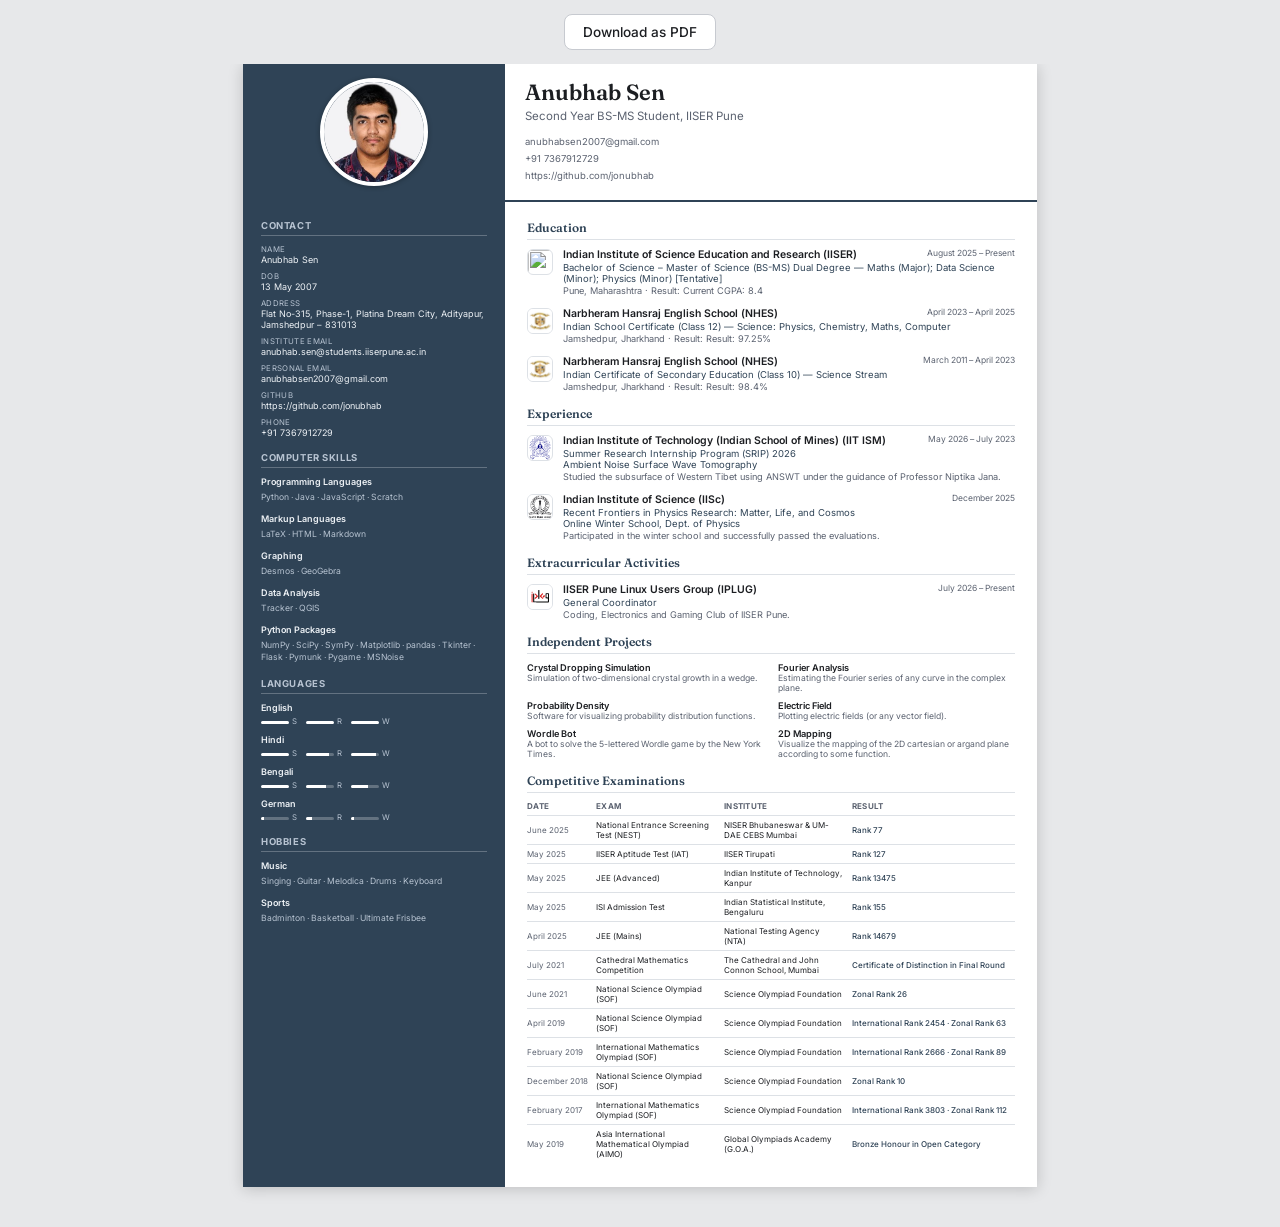
==== doc.html @ 9dd553d6 "Add files via upload" ====
<!DOCTYPE html>
<html lang="en">
<head>
<meta charset="UTF-8">
<meta name="viewport" content="width=device-width, initial-scale=1">
<title>Digital CV — Printable</title>
<link rel="stylesheet" href="doc.css">
</head>
<body>

  <div class="toolbar no-print">
    <button id="printBtn">Download as PDF</button>
  </div>

  <div class="page-wrap">
    <div class="page" id="page">

      <header class="doc-header">
        <div class="doc-header__photo-wrap">
          <img id="docPhoto" class="doc-header__photo" src="" alt="">
        </div>
        <div class="doc-header__right">
          <div id="docName" class="doc-header__name"></div>
          <div id="docRole" class="doc-header__role"></div>
          <div id="docQuick" class="doc-header__quick"></div>
        </div>
      </header>

      <div class="doc-body">
        <aside class="doc-sidebar">

          <section class="doc-section">
            <h3 class="doc-section__title">Contact</h3>
            <ul id="docContact" class="doc-contact"></ul>
          </section>

          <section class="doc-section">
            <h3 class="doc-section__title">Computer Skills</h3>
            <div id="docSkills"></div>
          </section>

          <section class="doc-section">
            <h3 class="doc-section__title">Languages</h3>
            <div id="docLanguages"></div>
          </section>

          <section class="doc-section">
            <h3 class="doc-section__title">Hobbies</h3>
            <div id="docHobbies"></div>
          </section>

        </aside>

        <main class="doc-main">

          <section class="doc-section">
            <h3 class="doc-section__title">Education</h3>
            <div id="docEducation"></div>
          </section>

          <section class="doc-section">
            <h3 class="doc-section__title">Experience</h3>
            <div id="docExperience"></div>
          </section>

          <section class="doc-section">
            <h3 class="doc-section__title">Extracurricular Activities</h3>
            <div id="docExtracurricular"></div>
          </section>

          <section class="doc-section">
            <h3 class="doc-section__title">Independent Projects</h3>
            <div id="docProjects" class="doc-project-grid"></div>
          </section>

          <section class="doc-section">
            <h3 class="doc-section__title">Competitive Examinations</h3>
            <table class="doc-exam-table">
              <thead><tr><th>Date</th><th>Exam</th><th>Institute</th><th>Result</th></tr></thead>
              <tbody id="docExams"></tbody>
            </table>
          </section>

        </main>
      </div>
    </div>
  </div>

<script>
  function el(tag, className, html) {
    const node = document.createElement(tag);
    if (className) node.className = className;
    if (html !== undefined) node.innerHTML = html;
    return node;
  }

  const levelWidth = { 'Beginner': '30%', 'Moderate': '65%', 'Fluent': '100%' };

  function render(data) {
    document.title = data.profile.name + ' — CV';
    document.getElementById('docPhoto').src = data.profile.photo;
    document.getElementById('docPhoto').alt = data.profile.name;
    document.getElementById('docName').textContent = data.profile.name;
    document.getElementById('docRole').textContent = data.profile.designation;
    document.getElementById('docQuick').innerHTML =
      data.profile.personalEmail + '<br>' + data.profile.phone + '<br>' + data.profile.github;

    // Contact
    const contact = document.getElementById('docContact');
    const p = data.profile;
    [['Name', p.name], ['DOB', p.dob], ['Address', p.address],
     ['Institute Email', p.instituteEmail], ['Personal Email', p.personalEmail],
     ['GitHub', p.github], ['Phone', p.phone]].forEach(([label, value]) => {
      const li = document.createElement('li');
      li.innerHTML = `<span class="label">${label}</span><span class="value">${value}</span>`;
      contact.appendChild(li);
    });

    // Skills
    const skills = document.getElementById('docSkills');
    data.skills.forEach(group => {
      const g = el('div', 'doc-skill-group');
      g.appendChild(el('div', 'doc-skill-group__label', group.label));
      g.appendChild(el('div', 'doc-tag-row', group.items.join(' · ')));
      skills.appendChild(g);
    });

    // Languages
    const languages = document.getElementById('docLanguages');
    data.languages.forEach(lang => {
      const item = el('div', 'doc-lang');
      item.appendChild(el('div', 'doc-lang__name', lang.name));
      const bars = el('div', 'doc-lang__bars');
      ['speaking', 'reading', 'writing'].forEach(skill => {
        const width = lang[skill] || '50%';
        const span = document.createElement('span');
        span.innerHTML = `<span class="doc-lang__track"><span class="doc-lang__fill" style="width:${width}"></span></span>${skill.charAt(0).toUpperCase()}`;
        bars.appendChild(span);
      });
      item.appendChild(bars);
      languages.appendChild(item);
    });

    // Hobbies
    const hobbies = document.getElementById('docHobbies');
    hobbies.appendChild(el('div', 'doc-skill-group',
      '<div class="doc-skill-group__label">Music</div><div class="doc-tag-row">' + data.hobbies.music.join(' · ') + '</div>'));
    hobbies.appendChild(el('div', 'doc-skill-group',
      '<div class="doc-skill-group__label">Sports</div><div class="doc-tag-row">' + data.hobbies.sports.join(' · ') + '</div>'));

    // Education
    const education = document.getElementById('docEducation');
    data.education.forEach(item => {
      const entry = el('div', 'doc-entry');
      const logo = document.createElement('img');
      logo.className = 'doc-entry__logo';
      logo.src = item.logo;
      entry.appendChild(logo);
      const body = el('div', 'doc-entry__body');
      body.innerHTML = `
        <div class="doc-entry__top"><span class="doc-entry__title">${item.institute}</span><span class="doc-entry__meta">${item.duration}</span></div>
        <div class="doc-entry__sub">${item.degree} — ${item.subject}</div>
        <div class="doc-entry__desc">${item.location} · Result: ${item.result}</div>`;
      entry.appendChild(body);
      education.appendChild(entry);
    });

    // Experience
    const experience = document.getElementById('docExperience');
    data.experience.forEach(item => {
      const entry = el('div', 'doc-entry');
      const logo = document.createElement('img');
      logo.className = 'doc-entry__logo';
      logo.src = item.logo;
      entry.appendChild(logo);
      const body = el('div', 'doc-entry__body');
      body.innerHTML = `
        <div class="doc-entry__top"><span class="doc-entry__title">${item.institute}</span><span class="doc-entry__meta">${item.duration}</span></div>
        <div class="doc-entry__sub">${item.program}</div>
        <div class="doc-entry__desc">${item.description}</div>`;
      entry.appendChild(body);
      experience.appendChild(entry);
    });

    // Extracurricular
    const extracurricular = document.getElementById('docExtracurricular');
    data.extracurricular.forEach(item => {
      const entry = el('div', 'doc-entry');
      const logo = document.createElement('img');
      logo.className = 'doc-entry__logo';
      logo.src = item.logo;
      entry.appendChild(logo);
      const body = el('div', 'doc-entry__body');
      body.innerHTML = `
        <div class="doc-entry__top"><span class="doc-entry__title">${item.club}</span><span class="doc-entry__meta">${item.duration}</span></div>
        <div class="doc-entry__sub">${item.role}</div>
        <div class="doc-entry__desc">${item.description}</div>`;
      entry.appendChild(body);
      extracurricular.appendChild(entry);
    });

    // Projects
    const projects = document.getElementById('docProjects');
    data.projects.forEach(item => {
      const card = el('div', 'doc-project');
      card.innerHTML = `<div class="doc-project__name">${item.name}</div><div class="doc-project__desc">${item.description}</div>`;
      projects.appendChild(card);
    });

    // Exams
    const exams = document.getElementById('docExams');
    data.competitiveExams.forEach(item => {
      const tr = document.createElement('tr');
      tr.innerHTML = `<td class="date">${item.date}</td><td>${item.exam}</td><td>${item.institute}</td><td class="result">${item.result}</td>`;
      exams.appendChild(tr);
    });
  }

  async function boot() {
    document.getElementById('printBtn').addEventListener('click', () => window.print());
    try {
      const res = await fetch('data.json');
      if (!res.ok) throw new Error('HTTP ' + res.status);
      const data = await res.json();
      render(data);

      const params = new URLSearchParams(window.location.search);
      if (params.get('autoprint') === '1') {
        setTimeout(() => window.print(), 400);
      }
    } catch (err) {
      document.getElementById('page').innerHTML =
        '<div style="padding:40px;font-size:13px;">Could not load data.json (' + err.message + '). Serve this folder over a local server (e.g. <code>python3 -m http.server</code>) instead of opening the file directly.</div>';
    }
  }

  boot();
</script>
</body>
</html>
---- doc.css ----
/* ============================================================
   Digital CV — Compact single-page (A4) print stylesheet
   Light mode only.
   ============================================================ */

@import url('https://fonts.googleapis.com/css2?family=Fraunces:opsz,wght@9..144,500;9..144,600&family=Inter:wght@400;500;600;700&display=swap');

:root {
  --bg: #e7e8ea;
  --page: #ffffff;
  --sidebar-bg: #2f4356;
  --sidebar-text: #eef2f6;
  --sidebar-muted: #b7c3d1;
  --accent: #2f4356;
  --accent-soft: #eef2f6;
  --text: #1c1e22;
  --text-muted: #5b6270;
  --border: #dde1e6;
}

* { box-sizing: border-box; }

html, body {
  margin: 0;
  padding: 0;
  background: var(--bg);
  font-family: 'Inter', system-ui, sans-serif;
  color: var(--text);
}

.toolbar {
  position: sticky;
  top: 0;
  z-index: 10;
  display: flex;
  justify-content: center;
  gap: 10px;
  padding: 14px;
  background: var(--bg);
}

.toolbar button {
  font-family: inherit;
  font-size: 0.85rem;
  font-weight: 500;
  padding: 9px 18px;
  border-radius: 8px;
  border: 1px solid #c7cad0;
  background: #ffffff;
  color: var(--text);
  cursor: pointer;
}

.toolbar button:hover { background: var(--accent-soft); }

.page-wrap {
  display: flex;
  justify-content: center;
  padding-bottom: 40px;
}

.page {
  width: 210mm;
  height: 297mm;
  background: var(--page);
  box-shadow: 0 2px 14px rgba(0,0,0,0.18);
  display: flex;
  flex-direction: column;
  overflow: hidden;
}

/* ---------------- Header ---------------- */

.doc-header {
  display: flex;
  align-items: stretch;
  height: 138px;
  border-bottom: 2px solid var(--accent);
}

.doc-header__photo-wrap {
  width: 33%;
  height: 100%;
  flex-shrink: 0;
  background: var(--sidebar-bg);
  display: flex;
  align-items: center;
  justify-content: center;
}

.doc-header__photo {
  width: 108px;
  height: 108px;
  border-radius: 50%;
  object-fit: cover;
  border: 4px solid var(--page);
  box-shadow: 0 1px 5px rgba(0,0,0,0.3);
}

.doc-header__right {
  flex: 1;
  min-width: 0;
  display: flex;
  flex-direction: column;
  justify-content: center;
  padding: 0 20px;
}

.doc-header__name {
  font-family: 'Fraunces', serif;
  font-size: 22px;
  font-weight: 600;
  line-height: 1.15;
}

.doc-header__role {
  font-size: 11.5px;
  color: var(--text-muted);
  margin-top: 4px;
}

.doc-header__quick {
  font-size: 9.5px;
  color: var(--text-muted);
  line-height: 1.8;
  margin-top: 10px;
}

/* ---------------- Body columns ---------------- */

.doc-body {
  flex: 1;
  display: flex;
  min-height: 0;
}

.doc-sidebar {
  width: 33%;
  background: var(--sidebar-bg);
  color: var(--sidebar-text);
  padding: 18px 18px;
}

.doc-main {
  flex: 1;
  padding: 18px 22px;
  min-width: 0;
}

.doc-section { margin-bottom: 14px; }
.doc-section:last-child { margin-bottom: 0; }

.doc-sidebar .doc-section__title {
  font-size: 9.5px;
  font-weight: 700;
  letter-spacing: 0.06em;
  text-transform: uppercase;
  color: var(--sidebar-muted);
  border-bottom: 1px solid rgba(255,255,255,0.25);
  padding-bottom: 4px;
  margin: 0 0 8px;
}

.doc-main .doc-section__title {
  font-family: 'Fraunces', serif;
  font-size: 12px;
  font-weight: 600;
  color: var(--accent);
  border-bottom: 1px solid var(--border);
  padding-bottom: 4px;
  margin: 0 0 8px;
}

/* Sidebar contact */

.doc-contact { list-style: none; margin: 0; padding: 0; font-size: 9px; }
.doc-contact li { margin-bottom: 6px; }
.doc-contact .label { display: block; color: var(--sidebar-muted); font-size: 7.8px; text-transform: uppercase; letter-spacing: 0.04em; }
.doc-contact .value { color: var(--sidebar-text); word-break: break-word; }

/* Sidebar skills / hobbies tags */

.doc-skill-group { margin-bottom: 9px; }
.doc-skill-group__label { font-size: 9px; font-weight: 600; margin-bottom: 4px; }
.doc-tag-row { font-size: 8.6px; color: var(--sidebar-muted); line-height: 1.5; }

/* Sidebar languages */

.doc-lang { margin-bottom: 8px; font-size: 9px; }
.doc-lang__name { font-weight: 600; margin-bottom: 3px; }
.doc-lang__bars { display: flex; gap: 9px; color: var(--sidebar-muted); font-size: 7.8px; }
.doc-lang__track { width: 28px; height: 3px; background: rgba(255,255,255,0.25); border-radius: 2px; display: inline-block; margin-right: 3px; overflow: hidden; vertical-align: middle; }
.doc-lang__fill { height: 100%; background: #ffffff; display: block; }

/* Main entries */

.doc-entry { display: flex; gap: 10px; margin-bottom: 11px; }
.doc-entry:last-child { margin-bottom: 0; }

.doc-entry__logo {
  width: 26px;
  height: 26px;
  border-radius: 6px;
  object-fit: cover;
  border: 1px solid var(--border);
  flex-shrink: 0;
  margin-top: 1px;
}

.doc-entry__body { flex: 1; min-width: 0; }

.doc-entry__top { display: flex; justify-content: space-between; gap: 8px; flex-wrap: wrap; }
.doc-entry__title { font-weight: 600; font-size: 10.5px; }
.doc-entry__meta { font-size: 8.5px; color: var(--text-muted); white-space: nowrap; }
.doc-entry__sub { font-size: 9.5px; color: var(--accent); margin-top: 1px; }
.doc-entry__desc { font-size: 9.2px; color: var(--text-muted); margin-top: 1px; }

/* Projects */

.doc-project-grid { display: grid; grid-template-columns: 1fr 1fr; gap: 7px 14px; }
.doc-project { font-size: 9.2px; }
.doc-project__name { font-weight: 600; }
.doc-project__desc { color: var(--text-muted); font-size: 8.6px; }

/* Exams table */

.doc-exam-table { width: 100%; border-collapse: collapse; font-size: 8px; }
.doc-exam-table th {
  text-align: left;
  font-size: 8px;
  text-transform: uppercase;
  letter-spacing: 0.03em;
  color: var(--text-muted);
  padding: 0 8px 4px 0;
  border-bottom: 1px solid var(--border);
}
.doc-exam-table td { padding: 4px 8px 4px 0; border-bottom: 1px solid var(--border); }
.doc-exam-table tr:last-child td { border-bottom: none; }
.doc-exam-table td.result { color: var(--accent); font-weight: 500; white-space: nowrap; }
.doc-exam-table td.date { color: var(--text-muted); white-space: nowrap; }

/* ---------------- Print ---------------- */

@media print {
  .toolbar { display: none; }
  html, body { background: var(--page); }
  .page-wrap { padding: 0; }
  .page { box-shadow: none; width: 100%; height: 100%; }
  @page { size: A4; margin: 0; }
}
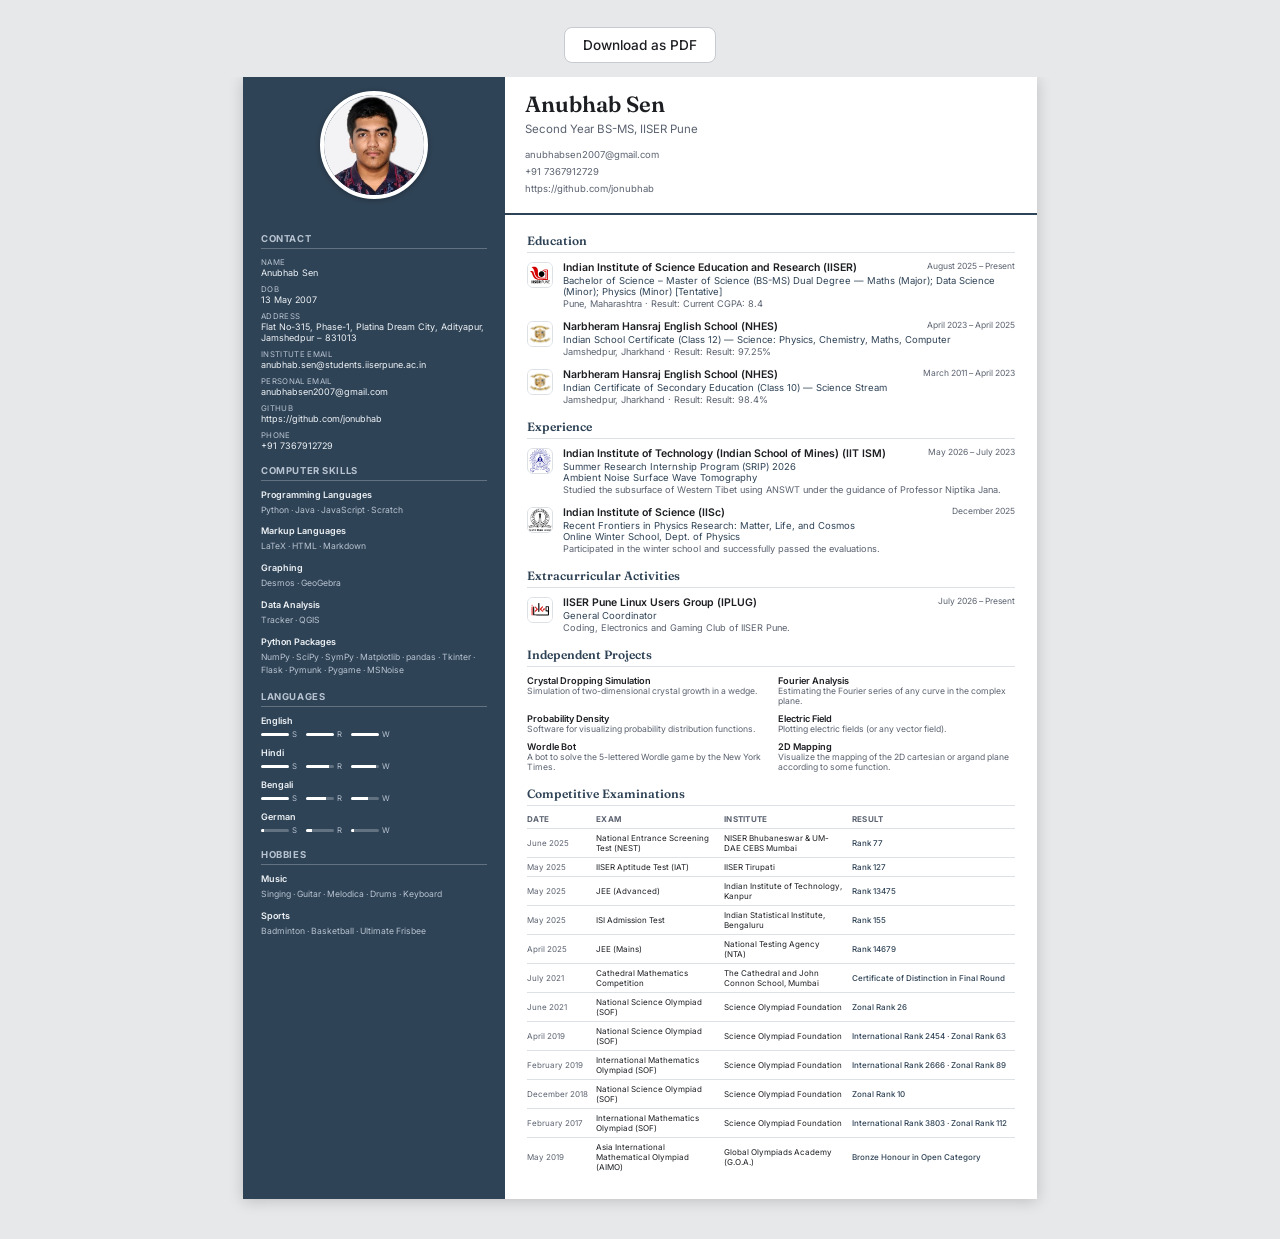
==== commit 08988963: "Update doc.html" ====
--- a/doc.html
+++ b/doc.html
@@ -3,7 +3,7 @@
 <head>
 <meta charset="UTF-8">
 <meta name="viewport" content="width=device-width, initial-scale=1">
-<title>Digital CV — Printable</title>
+<title>Anubhab Sen</title>
 <link rel="stylesheet" href="doc.css">
 </head>
 <body>
--- a/doc.css
+++ b/doc.css
@@ -22,7 +22,7 @@
 
 html, body {
   margin: 0;
-  padding: 0;
+  padding-top: 6.25px;
   background: var(--bg);
   font-family: 'Inter', system-ui, sans-serif;
   color: var(--text);
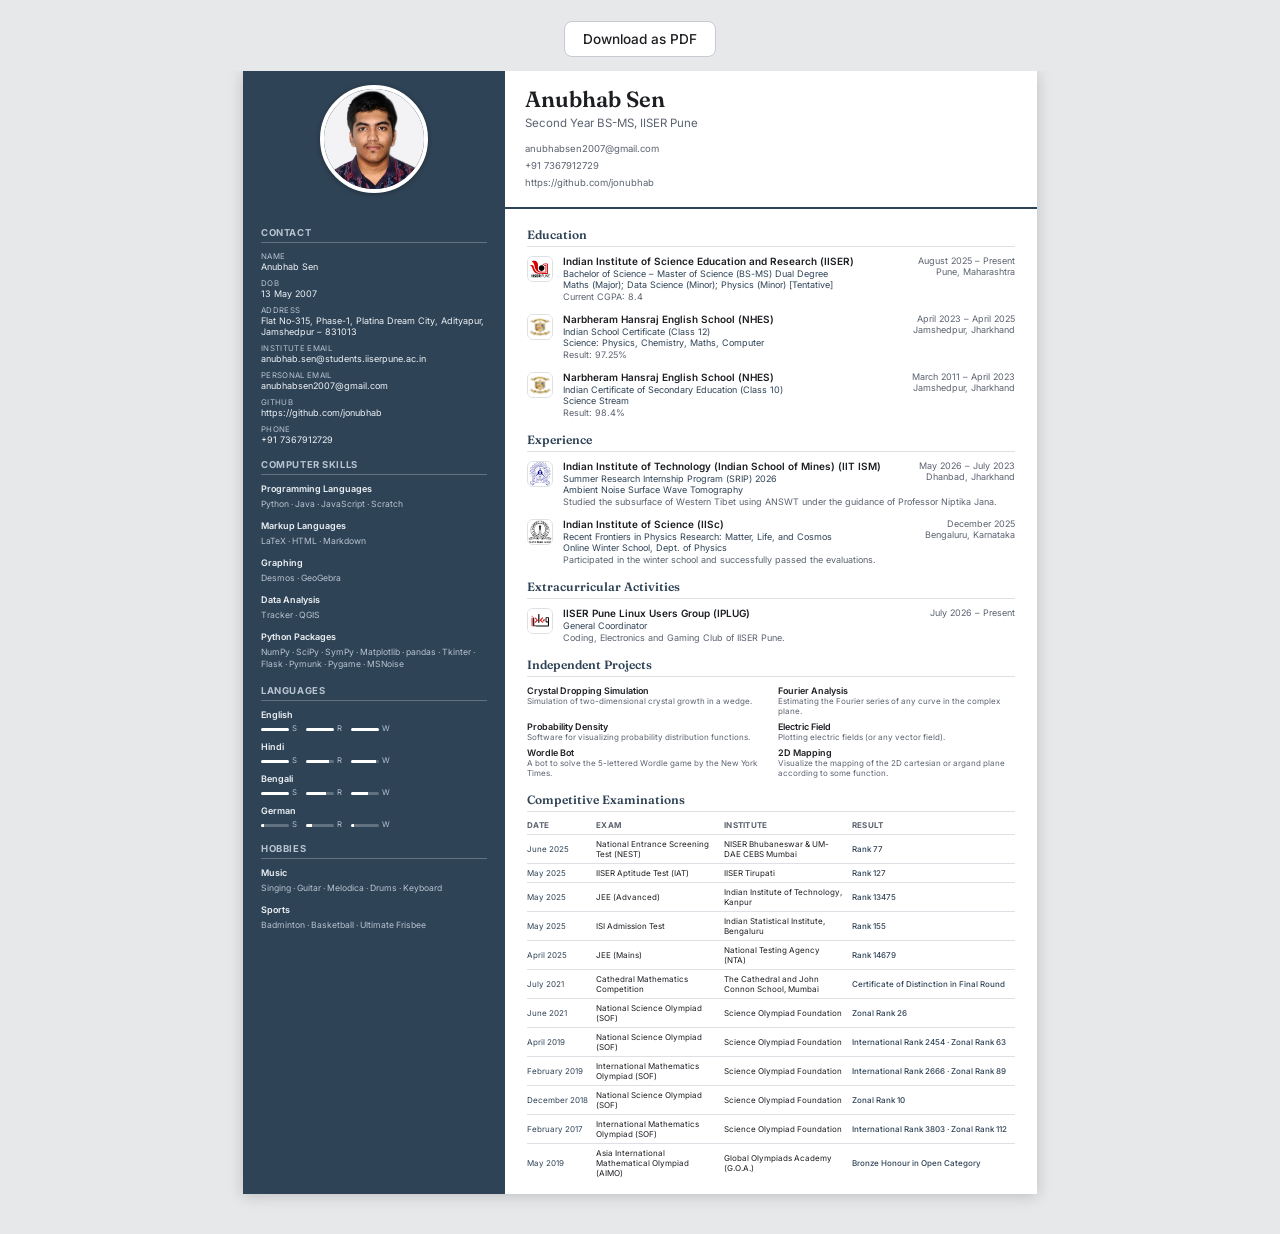
==== commit a3bd4771: "Add files via upload" ====
--- a/doc.html
+++ b/doc.html
@@ -86,155 +86,6 @@
     </div>
   </div>
 
-<script>
-  function el(tag, className, html) {
-    const node = document.createElement(tag);
-    if (className) node.className = className;
-    if (html !== undefined) node.innerHTML = html;
-    return node;
-  }
-
-  const levelWidth = { 'Beginner': '30%', 'Moderate': '65%', 'Fluent': '100%' };
-
-  function render(data) {
-    document.title = data.profile.name + ' — CV';
-    document.getElementById('docPhoto').src = data.profile.photo;
-    document.getElementById('docPhoto').alt = data.profile.name;
-    document.getElementById('docName').textContent = data.profile.name;
-    document.getElementById('docRole').textContent = data.profile.designation;
-    document.getElementById('docQuick').innerHTML =
-      data.profile.personalEmail + '<br>' + data.profile.phone + '<br>' + data.profile.github;
-
-    // Contact
-    const contact = document.getElementById('docContact');
-    const p = data.profile;
-    [['Name', p.name], ['DOB', p.dob], ['Address', p.address],
-     ['Institute Email', p.instituteEmail], ['Personal Email', p.personalEmail],
-     ['GitHub', p.github], ['Phone', p.phone]].forEach(([label, value]) => {
-      const li = document.createElement('li');
-      li.innerHTML = `<span class="label">${label}</span><span class="value">${value}</span>`;
-      contact.appendChild(li);
-    });
-
-    // Skills
-    const skills = document.getElementById('docSkills');
-    data.skills.forEach(group => {
-      const g = el('div', 'doc-skill-group');
-      g.appendChild(el('div', 'doc-skill-group__label', group.label));
-      g.appendChild(el('div', 'doc-tag-row', group.items.join(' · ')));
-      skills.appendChild(g);
-    });
-
-    // Languages
-    const languages = document.getElementById('docLanguages');
-    data.languages.forEach(lang => {
-      const item = el('div', 'doc-lang');
-      item.appendChild(el('div', 'doc-lang__name', lang.name));
-      const bars = el('div', 'doc-lang__bars');
-      ['speaking', 'reading', 'writing'].forEach(skill => {
-        const width = lang[skill] || '50%';
-        const span = document.createElement('span');
-        span.innerHTML = `<span class="doc-lang__track"><span class="doc-lang__fill" style="width:${width}"></span></span>${skill.charAt(0).toUpperCase()}`;
-        bars.appendChild(span);
-      });
-      item.appendChild(bars);
-      languages.appendChild(item);
-    });
-
-    // Hobbies
-    const hobbies = document.getElementById('docHobbies');
-    hobbies.appendChild(el('div', 'doc-skill-group',
-      '<div class="doc-skill-group__label">Music</div><div class="doc-tag-row">' + data.hobbies.music.join(' · ') + '</div>'));
-    hobbies.appendChild(el('div', 'doc-skill-group',
-      '<div class="doc-skill-group__label">Sports</div><div class="doc-tag-row">' + data.hobbies.sports.join(' · ') + '</div>'));
-
-    // Education
-    const education = document.getElementById('docEducation');
-    data.education.forEach(item => {
-      const entry = el('div', 'doc-entry');
-      const logo = document.createElement('img');
-      logo.className = 'doc-entry__logo';
-      logo.src = item.logo;
-      entry.appendChild(logo);
-      const body = el('div', 'doc-entry__body');
-      body.innerHTML = `
-        <div class="doc-entry__top"><span class="doc-entry__title">${item.institute}</span><span class="doc-entry__meta">${item.duration}</span></div>
-        <div class="doc-entry__sub">${item.degree} — ${item.subject}</div>
-        <div class="doc-entry__desc">${item.location} · Result: ${item.result}</div>`;
-      entry.appendChild(body);
-      education.appendChild(entry);
-    });
-
-    // Experience
-    const experience = document.getElementById('docExperience');
-    data.experience.forEach(item => {
-      const entry = el('div', 'doc-entry');
-      const logo = document.createElement('img');
-      logo.className = 'doc-entry__logo';
-      logo.src = item.logo;
-      entry.appendChild(logo);
-      const body = el('div', 'doc-entry__body');
-      body.innerHTML = `
-        <div class="doc-entry__top"><span class="doc-entry__title">${item.institute}</span><span class="doc-entry__meta">${item.duration}</span></div>
-        <div class="doc-entry__sub">${item.program}</div>
-        <div class="doc-entry__desc">${item.description}</div>`;
-      entry.appendChild(body);
-      experience.appendChild(entry);
-    });
-
-    // Extracurricular
-    const extracurricular = document.getElementById('docExtracurricular');
-    data.extracurricular.forEach(item => {
-      const entry = el('div', 'doc-entry');
-      const logo = document.createElement('img');
-      logo.className = 'doc-entry__logo';
-      logo.src = item.logo;
-      entry.appendChild(logo);
-      const body = el('div', 'doc-entry__body');
-      body.innerHTML = `
-        <div class="doc-entry__top"><span class="doc-entry__title">${item.club}</span><span class="doc-entry__meta">${item.duration}</span></div>
-        <div class="doc-entry__sub">${item.role}</div>
-        <div class="doc-entry__desc">${item.description}</div>`;
-      entry.appendChild(body);
-      extracurricular.appendChild(entry);
-    });
-
-    // Projects
-    const projects = document.getElementById('docProjects');
-    data.projects.forEach(item => {
-      const card = el('div', 'doc-project');
-      card.innerHTML = `<div class="doc-project__name">${item.name}</div><div class="doc-project__desc">${item.description}</div>`;
-      projects.appendChild(card);
-    });
-
-    // Exams
-    const exams = document.getElementById('docExams');
-    data.competitiveExams.forEach(item => {
-      const tr = document.createElement('tr');
-      tr.innerHTML = `<td class="date">${item.date}</td><td>${item.exam}</td><td>${item.institute}</td><td class="result">${item.result}</td>`;
-      exams.appendChild(tr);
-    });
-  }
-
-  async function boot() {
-    document.getElementById('printBtn').addEventListener('click', () => window.print());
-    try {
-      const res = await fetch('data.json');
-      if (!res.ok) throw new Error('HTTP ' + res.status);
-      const data = await res.json();
-      render(data);
-
-      const params = new URLSearchParams(window.location.search);
-      if (params.get('autoprint') === '1') {
-        setTimeout(() => window.print(), 400);
-      }
-    } catch (err) {
-      document.getElementById('page').innerHTML =
-        '<div style="padding:40px;font-size:13px;">Could not load data.json (' + err.message + '). Serve this folder over a local server (e.g. <code>python3 -m http.server</code>) instead of opening the file directly.</div>';
-    }
-  }
-
-  boot();
-</script>
+<script src="doc.js"></script>
 </body>
 </html>
--- a/doc.css
+++ b/doc.css
@@ -1,8 +1,3 @@
-/* ============================================================
-   Digital CV — Compact single-page (A4) print stylesheet
-   Light mode only.
-   ============================================================ */
-
 @import url('https://fonts.googleapis.com/css2?family=Fraunces:opsz,wght@9..144,500;9..144,600&family=Inter:wght@400;500;600;700&display=swap');
 
 :root {
@@ -22,7 +17,7 @@
 
 html, body {
   margin: 0;
-  padding-top: 6.25px;
+  padding-top: 3.5px;
   background: var(--bg);
   font-family: 'Inter', system-ui, sans-serif;
   color: var(--text);
@@ -69,7 +64,7 @@
   overflow: hidden;
 }
 
-/* ---------------- Header ---------------- */
+/* Header */
 
 .doc-header {
   display: flex;
@@ -126,7 +121,7 @@
   margin-top: 10px;
 }
 
-/* ---------------- Body columns ---------------- */
+/* Body */
 
 .doc-body {
   flex: 1;
@@ -171,20 +166,20 @@
   margin: 0 0 8px;
 }
 
-/* Sidebar contact */
+/* Contact */
 
 .doc-contact { list-style: none; margin: 0; padding: 0; font-size: 9px; }
 .doc-contact li { margin-bottom: 6px; }
 .doc-contact .label { display: block; color: var(--sidebar-muted); font-size: 7.8px; text-transform: uppercase; letter-spacing: 0.04em; }
 .doc-contact .value { color: var(--sidebar-text); word-break: break-word; }
 
-/* Sidebar skills / hobbies tags */
+/* Skills / Hobbies */
 
 .doc-skill-group { margin-bottom: 9px; }
 .doc-skill-group__label { font-size: 9px; font-weight: 600; margin-bottom: 4px; }
 .doc-tag-row { font-size: 8.6px; color: var(--sidebar-muted); line-height: 1.5; }
 
-/* Sidebar languages */
+/* Languages */
 
 .doc-lang { margin-bottom: 8px; font-size: 9px; }
 .doc-lang__name { font-weight: 600; margin-bottom: 3px; }
@@ -207,20 +202,28 @@
   margin-top: 1px;
 }
 
-.doc-entry__body { flex: 1; min-width: 0; }
-
-.doc-entry__top { display: flex; justify-content: space-between; gap: 8px; flex-wrap: wrap; }
-.doc-entry__title { font-weight: 600; font-size: 10.5px; }
-.doc-entry__meta { font-size: 8.5px; color: var(--text-muted); white-space: nowrap; }
-.doc-entry__sub { font-size: 9.5px; color: var(--accent); margin-top: 1px; }
-.doc-entry__desc { font-size: 9.2px; color: var(--text-muted); margin-top: 1px; }
+.doc-entry__body { flex: 1; min-width: 0; position: relative;}
+
+.doc-entry__top { display: flex; justify-content: space-between; gap: 0; flex-wrap: wrap; align-items: flex-start; }
+.doc-entry__title { font-weight: 600; font-size: 10px; }
+.doc-entry__meta {
+  font-size: 9px;
+  color: var(--text-muted);
+  white-space: nowrap;
+  text-align: right;
+  position: absolute;
+  top: 0;
+  right: 0;
+}
+.doc-entry__sub { font-size: 9px; color: var(--accent); margin-top: 1px; }
+.doc-entry__desc { font-size: 9px; color: var(--text-muted); margin-top: 1px; }
 
 /* Projects */
 
-.doc-project-grid { display: grid; grid-template-columns: 1fr 1fr; gap: 7px 14px; }
-.doc-project { font-size: 9.2px; }
+.doc-project-grid { display: grid; grid-template-columns: 1fr 1fr; gap: 5px 14px; }
+.doc-project { font-size: 9px; }
 .doc-project__name { font-weight: 600; }
-.doc-project__desc { color: var(--text-muted); font-size: 8.6px; }
+.doc-project__desc { color: var(--text-muted); font-size: 8px; }
 
 /* Exams table */
 
@@ -237,9 +240,9 @@
 .doc-exam-table td { padding: 4px 8px 4px 0; border-bottom: 1px solid var(--border); }
 .doc-exam-table tr:last-child td { border-bottom: none; }
 .doc-exam-table td.result { color: var(--accent); font-weight: 500; white-space: nowrap; }
-.doc-exam-table td.date { color: var(--text-muted); white-space: nowrap; }
-
-/* ---------------- Print ---------------- */
+.doc-exam-table td.date { color: var(--accent); white-space: nowrap; }
+
+/* Print */
 
 @media print {
   .toolbar { display: none; }
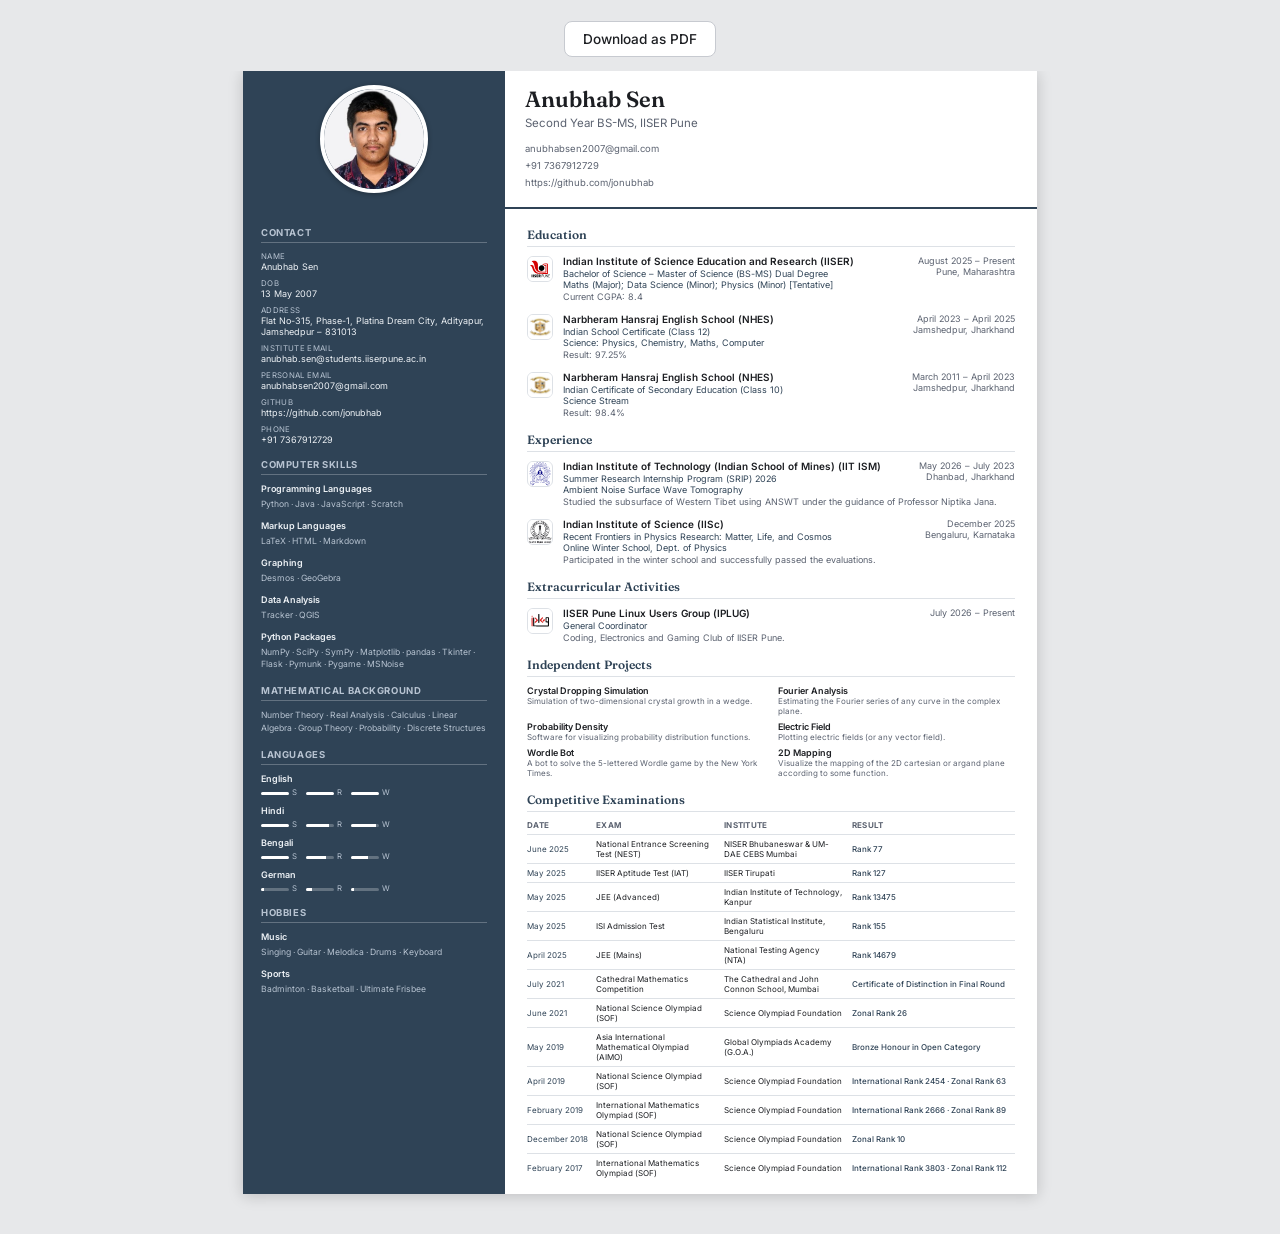
==== commit d5a19856: "Updated" ====
--- a/doc.html
+++ b/doc.html
@@ -37,6 +37,11 @@
           <section class="doc-section">
             <h3 class="doc-section__title">Computer Skills</h3>
             <div id="docSkills"></div>
+          </section>
+
+          <section class="doc-section">
+            <h3 class="doc-section__title">Mathematical Background</h3>
+            <div id="docMath"></div>
           </section>
 
           <section class="doc-section">
